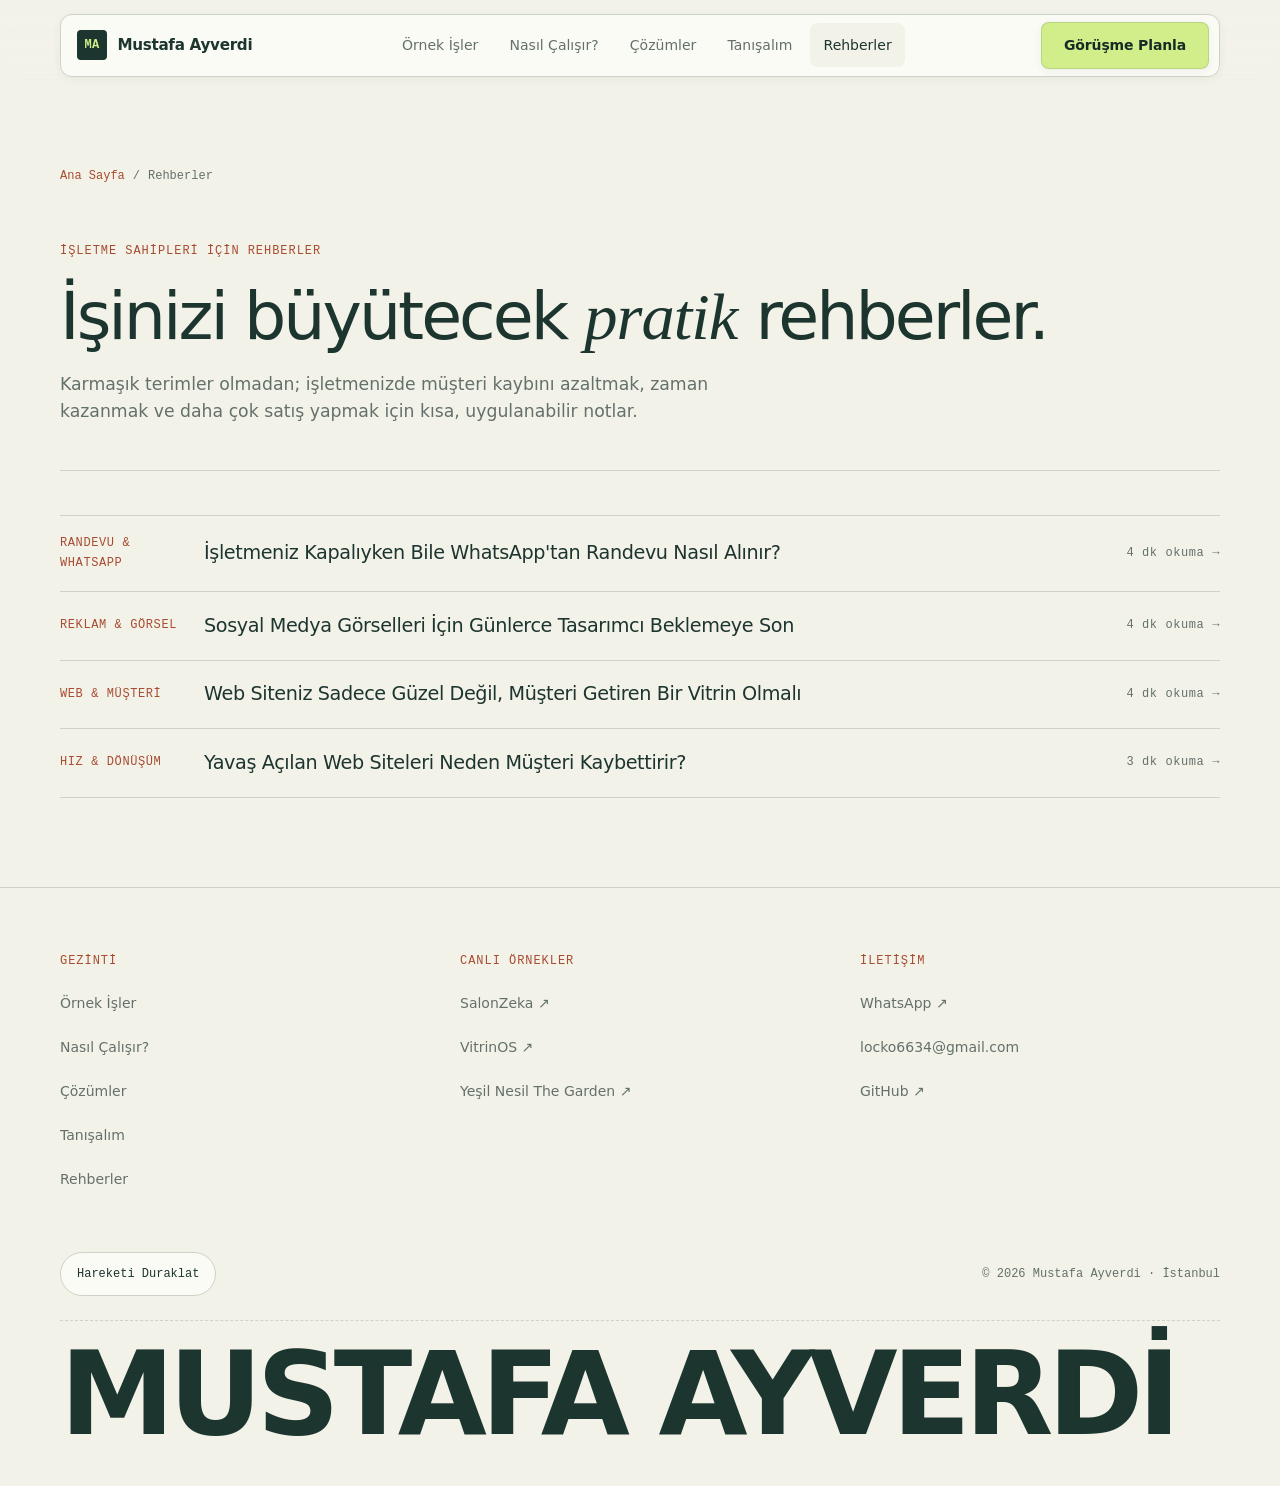
==== notlar/index.html @ 3e716e39 "fix: özel 404 sayfası, deploy sağlık kontrolü ve og:image boyutları - Kökte noindex özel 404.html (k" ====
<!DOCTYPE html>
<html lang="tr">
<head>
  <meta charset="UTF-8">
  <meta name="viewport" content="width=device-width, initial-scale=1.0">
  <meta http-equiv="Content-Security-Policy" content="default-src 'self'; script-src 'self'; style-src 'self'; img-src 'self'; font-src 'self'; connect-src 'self'; object-src 'none'; base-uri 'self'; form-action 'none'; upgrade-insecure-requests">
  <meta name="referrer" content="strict-origin-when-cross-origin">
  <title>İşletme Rehberleri | Mustafa Ayverdi</title>
  <meta name="description" content="İşletme sahipleri için 7/24 WhatsApp randevu sistemleri, hızlı reklam görseli üretimi ve müşteri getiren web vitrinleri üzerine sade, pratik rehberler.">
  <meta name="author" content="Mustafa Ayverdi">
  <meta name="theme-color" content="#f3f2e9">
  <link rel="canonical" href="https://mustafaayverdi.dev/notlar/">
  <link rel="icon" href="../assets/img/favicon.svg" type="image/svg+xml">

  <meta property="og:type" content="website">
  <meta property="og:locale" content="tr_TR">
  <meta property="og:title" content="İşletme Rehberleri | Mustafa Ayverdi">
  <meta property="og:description" content="İşletme sahipleri için 7/24 WhatsApp randevu sistemleri, hızlı reklam görseli üretimi ve müşteri getiren web vitrinleri üzerine sade, pratik rehberler.">
  <meta property="og:url" content="https://mustafaayverdi.dev/notlar/">
  <meta property="og:image" content="https://mustafaayverdi.dev/assets/img/salonzeka-scene.jpg">
  <meta property="og:image:width" content="1200">
  <meta property="og:image:height" content="670">
  <meta property="og:image:alt" content="SalonZeka kullanan bir kuaför ve güzellik salonu işletme ortamı">

  <meta name="twitter:card" content="summary_large_image">
  <meta name="twitter:title" content="İşletme Rehberleri | Mustafa Ayverdi">
  <meta name="twitter:description" content="İşletme sahipleri için 7/24 WhatsApp randevu sistemleri, hızlı reklam görseli üretimi ve müşteri getiren web vitrinleri üzerine sade, pratik rehberler.">
  <meta name="twitter:image" content="https://mustafaayverdi.dev/assets/img/salonzeka-scene.jpg">
  <meta name="twitter:image:alt" content="SalonZeka kullanan bir kuaför ve güzellik salonu işletme ortamı">

  <link rel="stylesheet" href="../css/main.css">
  <script type="module" src="../js/main.js"></script>
</head>
<body>
  <a class="skip-link" href="#main-content">İçeriğe geç</a>

  <header class="site-header">
    <div class="wrap">
      <nav class="nav-card" aria-label="Ana gezinme">
        <a class="brand" href="../index.html" aria-label="Mustafa Ayverdi ana sayfa">
          <span class="brand-mark" aria-hidden="true">MA</span>
          <span class="brand-name">Mustafa Ayverdi</span>
        </a>

        <div class="nav-links">
          <a href="../index.html#projeler">Örnek İşler</a>
          <a href="../index.html#simulator">Nasıl Çalışır?</a>
          <a href="../index.html#cozumler">Çözümler</a>
          <a href="../index.html#tanisalim">Tanışalım</a>
          <a href="./index.html" aria-current="page">Rehberler</a>
        </div>

        <div class="nav-actions">
          <a class="btn btn-lime nav-cta" href="../index.html#iletisim">Görüşme Planla</a>
          <button type="button" class="nav-toggle" data-nav-toggle aria-expanded="false" aria-controls="mobile-nav" aria-label="Menüyü aç">
            <svg width="22" height="22" viewBox="0 0 24 24" fill="none" stroke="currentColor" stroke-width="1.5" stroke-linecap="round" aria-hidden="true">
              <line x1="4" y1="7" x2="20" y2="7"></line>
              <line x1="4" y1="12" x2="20" y2="12"></line>
              <line x1="4" y1="17" x2="20" y2="17"></line>
            </svg>
          </button>
        </div>
      </nav>
    </div>

    <div id="mobile-nav" class="mobile-drawer" hidden>
      <div class="wrap mobile-drawer-inner">
        <a href="../index.html#projeler">Örnek İşler</a>
        <a href="../index.html#simulator">Nasıl Çalışır?</a>
        <a href="../index.html#cozumler">Çözümler</a>
        <a href="../index.html#tanisalim">Tanışalım</a>
        <a href="./index.html" aria-current="page">Rehberler</a>
        <a class="btn btn-lime" href="../index.html#iletisim">Görüşme Planla</a>
      </div>
    </div>
  </header>

  <main id="main-content" class="article-main">
    <section class="wrap">
      <header class="article-hero">
        <nav class="breadcrumb mono" aria-label="Sayfa yolu">
          <a href="../index.html">Ana Sayfa</a>
          <span aria-hidden="true">/</span>
          <span>Rehberler</span>
        </nav>
        <p class="mono section-fig">İŞLETME SAHİPLERİ İÇİN REHBERLER</p>
        <h1>İşinizi büyütecek <em>pratik</em> rehberler.</h1>
        <p class="article-lead">
          Karmaşık terimler olmadan; işletmenizde müşteri kaybını azaltmak, zaman kazanmak ve daha çok satış yapmak için kısa, uygulanabilir notlar.
        </p>
      </header>

      <div class="notes-list" data-reveal>
        <a class="note-row" href="./multi-tenant-whatsapp-ai.html">
          <span class="mono note-cat">RANDEVU &amp; WHATSAPP</span>
          <span class="note-title">İşletmeniz Kapalıyken Bile WhatsApp'tan Randevu Nasıl Alınır?</span>
          <span class="mono note-meta">4 dk okuma →</span>
        </a>

        <a class="note-row" href="./vitrinos-sse-ve-migration-gate.html">
          <span class="mono note-cat">REKLAM &amp; GÖRSEL</span>
          <span class="note-title">Sosyal Medya Görselleri İçin Günlerce Tasarımcı Beklemeye Son</span>
          <span class="mono note-meta">4 dk okuma →</span>
        </a>

        <a class="note-row" href="./sifir-bagimlilik-csp-seo.html">
          <span class="mono note-cat">WEB &amp; MÜŞTERİ</span>
          <span class="note-title">Web Siteniz Sadece Güzel Değil, Müşteri Getiren Bir Vitrin Olmalı</span>
          <span class="mono note-meta">4 dk okuma →</span>
        </a>

        <a class="note-row" href="./vanilla-es-modules-neden.html">
          <span class="mono note-cat">HIZ &amp; DÖNÜŞÜM</span>
          <span class="note-title">Yavaş Açılan Web Siteleri Neden Müşteri Kaybettirir?</span>
          <span class="mono note-meta">3 dk okuma →</span>
        </a>
      </div>
    </section>
  </main>

  <footer class="site-footer">
    <div class="wrap">
      <div class="footer-grid">
        <div class="footer-col">
          <p class="mono footer-label">GEZİNTİ</p>
          <ul>
            <li><a href="../index.html#projeler">Örnek İşler</a></li>
            <li><a href="../index.html#simulator">Nasıl Çalışır?</a></li>
            <li><a href="../index.html#cozumler">Çözümler</a></li>
            <li><a href="../index.html#tanisalim">Tanışalım</a></li>
            <li><a href="./index.html">Rehberler</a></li>
          </ul>
        </div>
        <div class="footer-col">
          <p class="mono footer-label">CANLI ÖRNEKLER</p>
          <ul>
            <li><a href="https://randevu.n8n-mustafa.me/" target="_blank" rel="noopener noreferrer">SalonZeka ↗</a></li>
            <li><a href="https://vitrinos.n8n-mustafa.me/" target="_blank" rel="noopener noreferrer">VitrinOS ↗</a></li>
            <li><a href="https://yesilnesilthegarden.com/" target="_blank" rel="noopener noreferrer">Yeşil Nesil The Garden ↗</a></li>
          </ul>
        </div>
        <div class="footer-col">
          <p class="mono footer-label">İLETİŞİM</p>
          <ul>
            <li><a href="https://wa.me/905510653051" target="_blank" rel="noopener noreferrer">WhatsApp ↗</a></li>
            <li><a href="mailto:locko6634@gmail.com">locko6634@gmail.com</a></li>
            <li><a href="https://github.com/locko6634-mustafa" target="_blank" rel="noopener noreferrer">GitHub ↗</a></li>
          </ul>
        </div>
      </div>
      <div class="footer-meta">
        <button type="button" class="motion-toggle" data-motion-toggle aria-pressed="false">Hareketi Duraklat</button>
        <p class="mono">© 2026 Mustafa Ayverdi · İstanbul</p>
      </div>
      <p class="footer-wordmark" aria-hidden="true">MUSTAFA AYVERDİ</p>
    </div>
  </footer>
</body>
</html>
---- css/main.css ----
@layer tokens, reset, base, components, sections, motion, utilities;

@import url("./tokens.css");
@import url("./base.css");
@import url("./components.css");
@import url("./sections.css");
@import url("./motion.css");
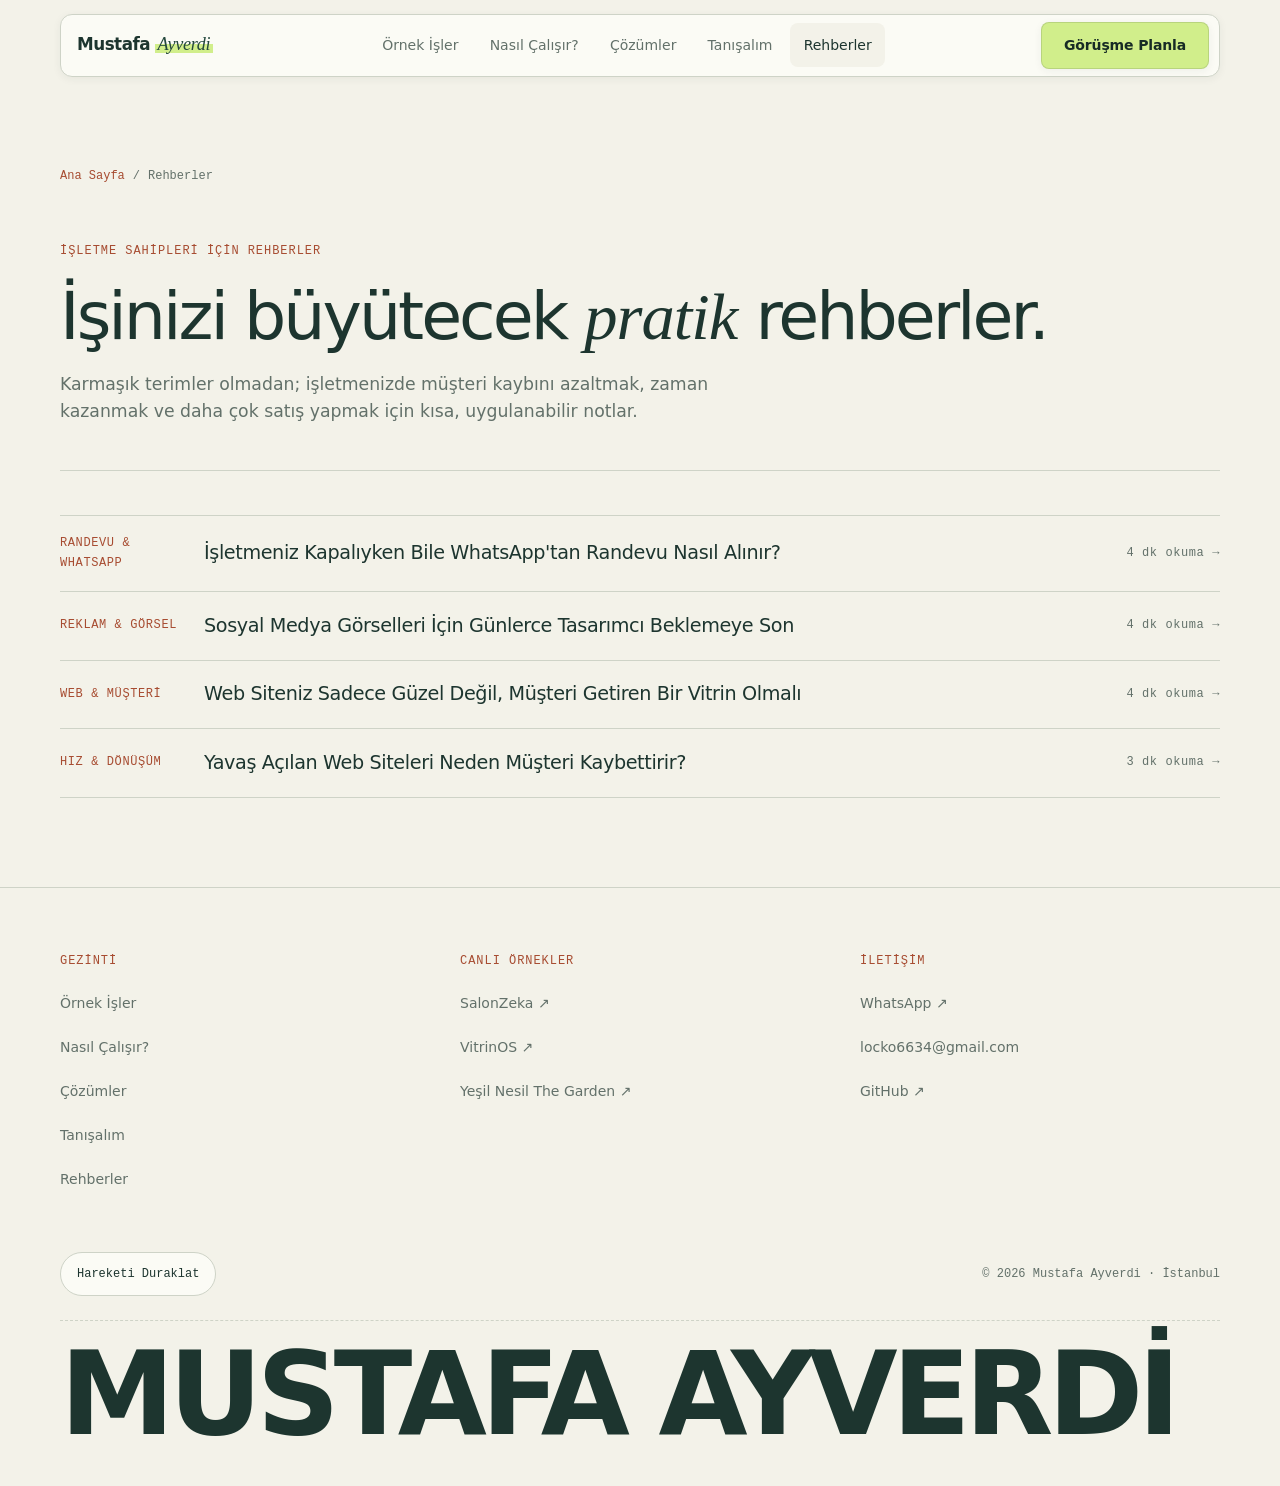
==== commit 7f79c644: "feat: editoryal yazı logosu ve yeni favicon Kutulu MA işareti yerine Manrope 'Mustafa' + Georgia ita" ====
--- a/notlar/index.html
+++ b/notlar/index.html
@@ -38,8 +38,7 @@
     <div class="wrap">
       <nav class="nav-card" aria-label="Ana gezinme">
         <a class="brand" href="../index.html" aria-label="Mustafa Ayverdi ana sayfa">
-          <span class="brand-mark" aria-hidden="true">MA</span>
-          <span class="brand-name">Mustafa Ayverdi</span>
+          <span class="brand-name">Mustafa <em>Ayverdi</em></span>
         </a>
 
         <div class="nav-links">
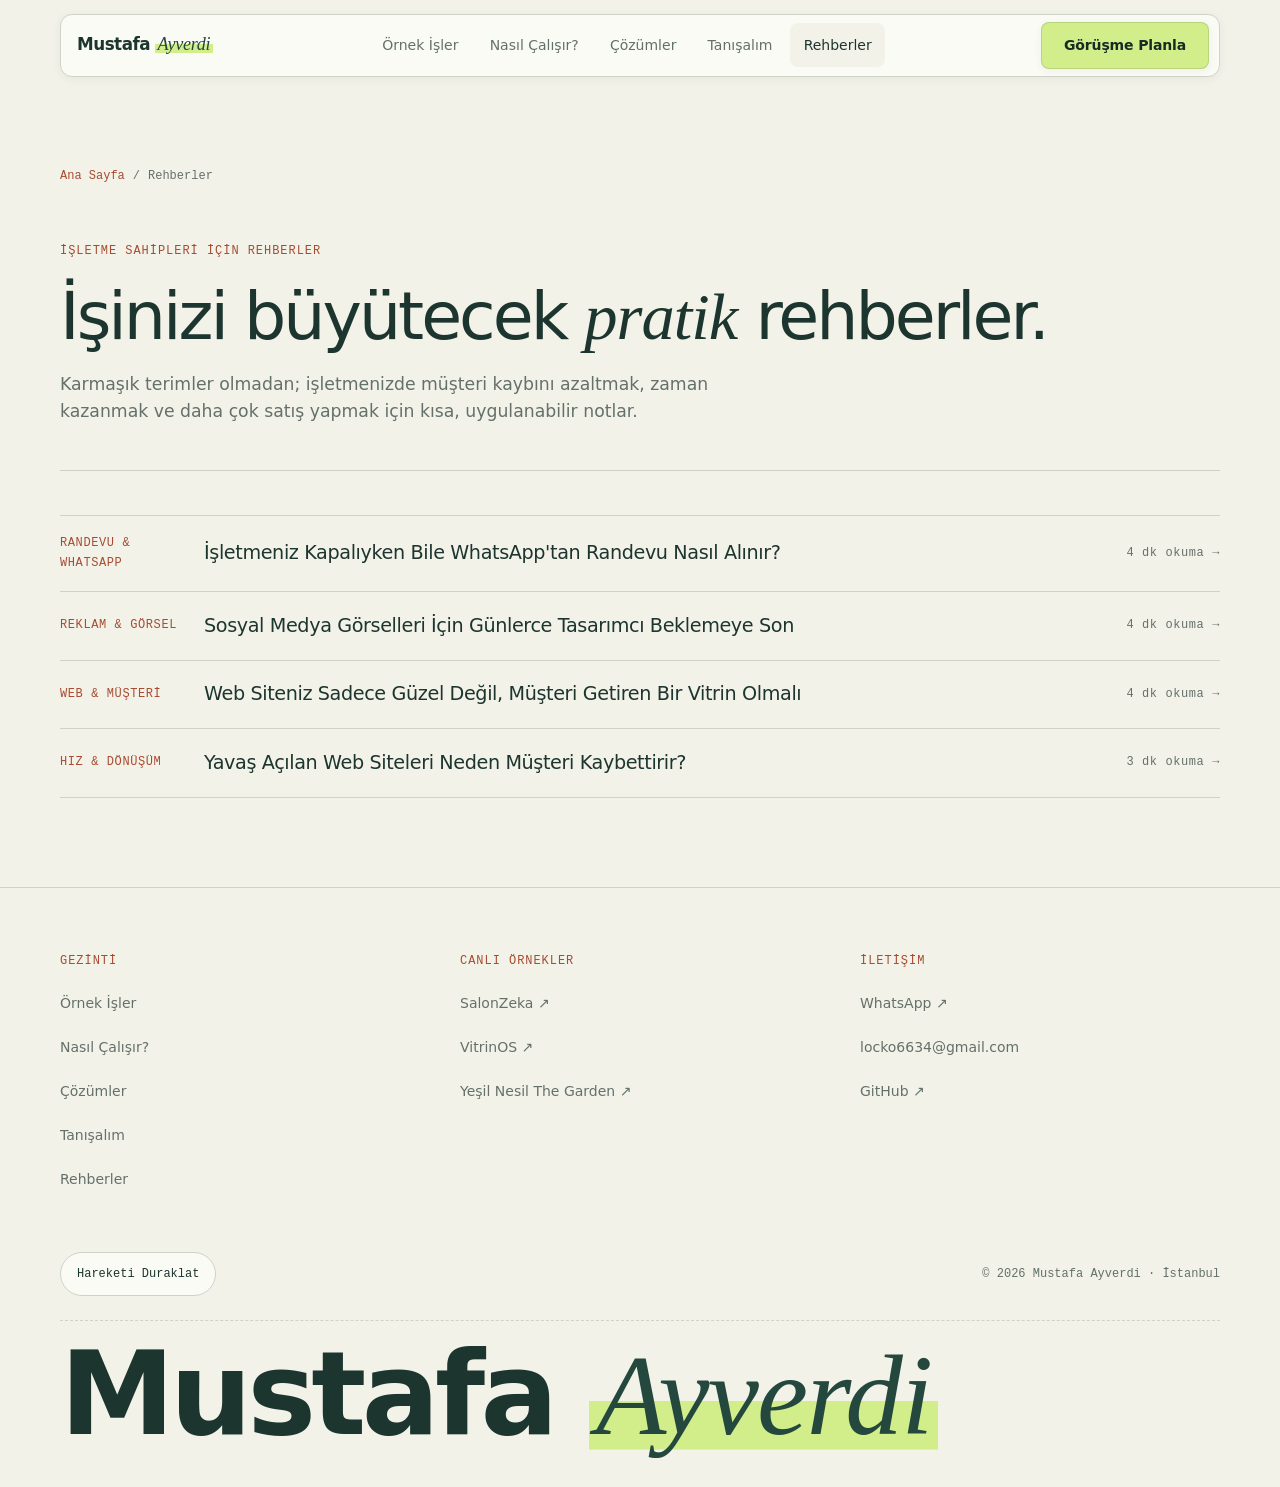
==== commit 5f52f443: "feat: Tanışalım monogramı ve footer yazısı yeni logo diline geçti Tanışalım kartındaki MA kutusu fav" ====
--- a/notlar/index.html
+++ b/notlar/index.html
@@ -151,7 +151,7 @@
         <button type="button" class="motion-toggle" data-motion-toggle aria-pressed="false">Hareketi Duraklat</button>
         <p class="mono">© 2026 Mustafa Ayverdi · İstanbul</p>
       </div>
-      <p class="footer-wordmark" aria-hidden="true">MUSTAFA AYVERDİ</p>
+      <p class="footer-wordmark" aria-hidden="true">Mustafa <em>Ayverdi</em></p>
     </div>
   </footer>
 </body>
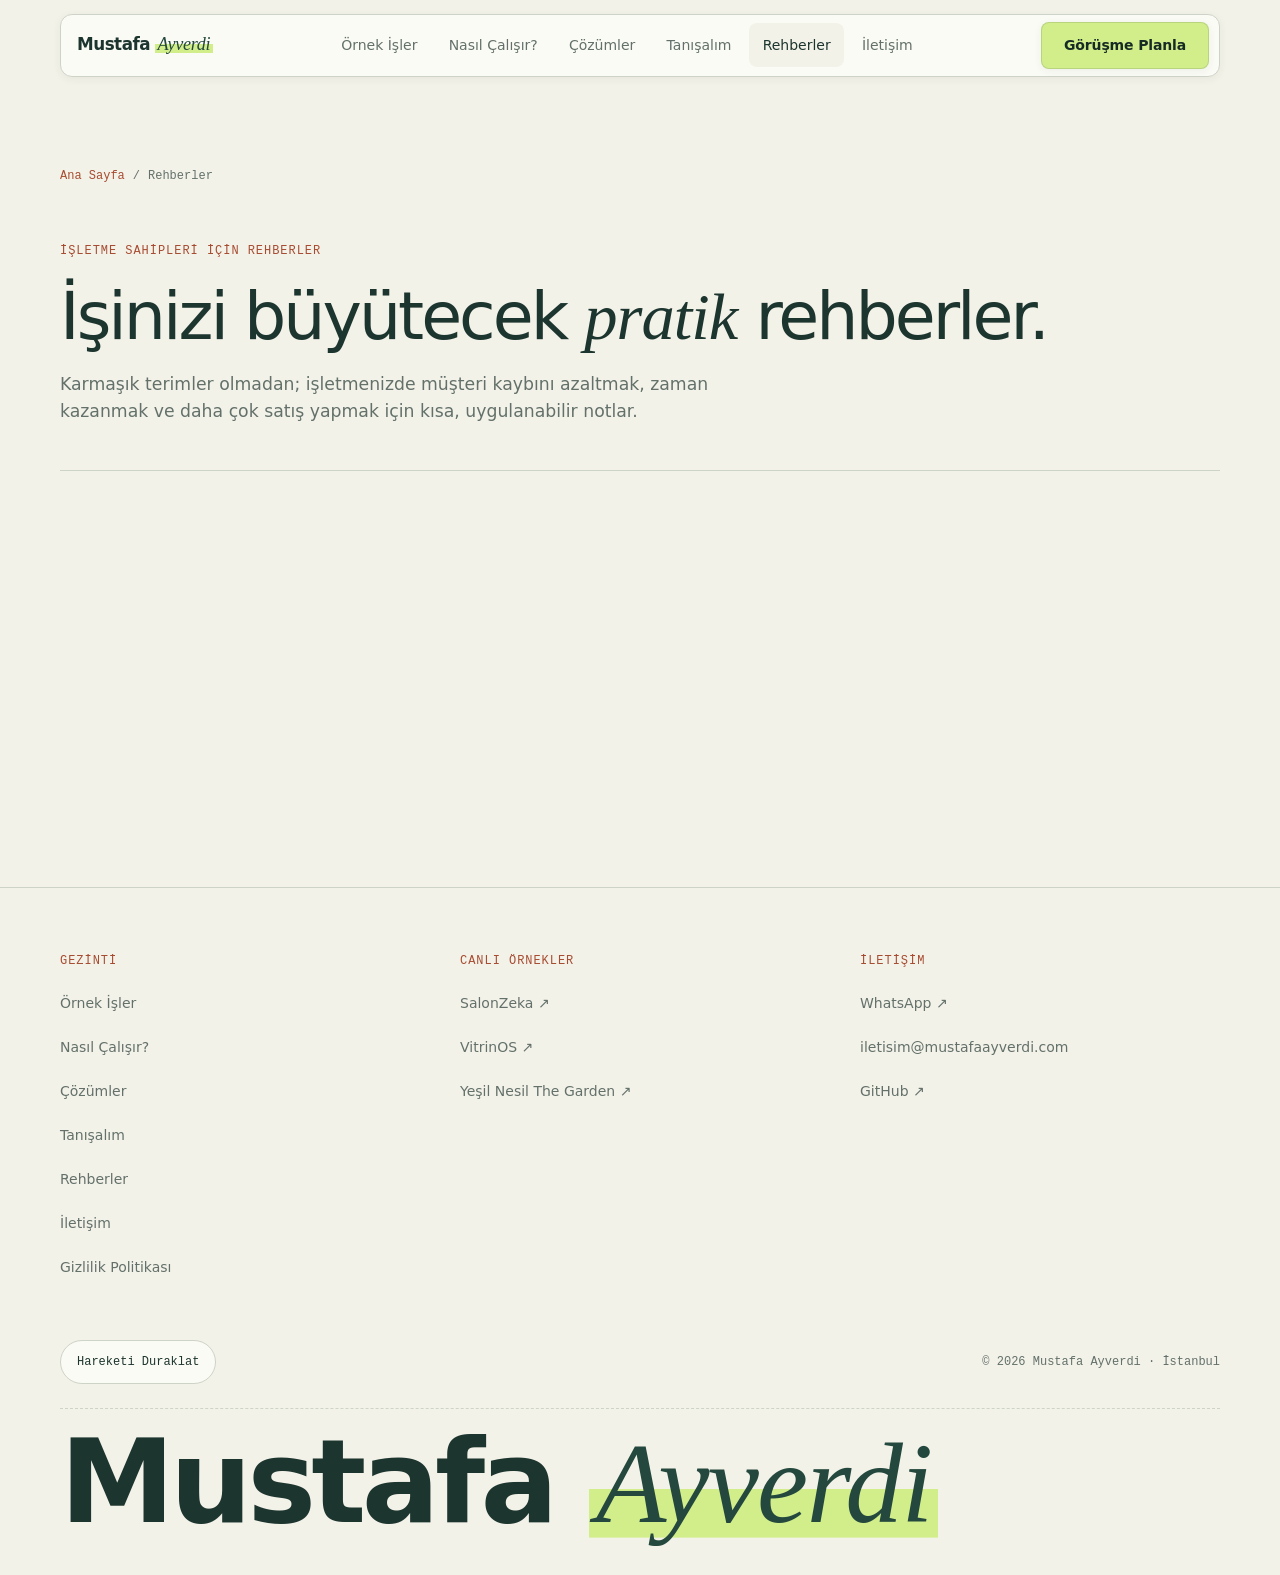
==== commit 61554b87: "feat: Meta işletme doğrulamasına hazırlık (iletişim, gizlilik, .com) - /iletisim: işletme adı, Salon" ====
--- a/notlar/index.html
+++ b/notlar/index.html
@@ -9,15 +9,15 @@
   <meta name="description" content="İşletme sahipleri için 7/24 WhatsApp randevu sistemleri, hızlı reklam görseli üretimi ve müşteri getiren web vitrinleri üzerine sade, pratik rehberler.">
   <meta name="author" content="Mustafa Ayverdi">
   <meta name="theme-color" content="#f3f2e9">
-  <link rel="canonical" href="https://mustafaayverdi.dev/notlar/">
+  <link rel="canonical" href="https://mustafaayverdi.com/notlar/">
   <link rel="icon" href="../assets/img/favicon.svg" type="image/svg+xml">
 
   <meta property="og:type" content="website">
   <meta property="og:locale" content="tr_TR">
   <meta property="og:title" content="İşletme Rehberleri | Mustafa Ayverdi">
   <meta property="og:description" content="İşletme sahipleri için 7/24 WhatsApp randevu sistemleri, hızlı reklam görseli üretimi ve müşteri getiren web vitrinleri üzerine sade, pratik rehberler.">
-  <meta property="og:url" content="https://mustafaayverdi.dev/notlar/">
-  <meta property="og:image" content="https://mustafaayverdi.dev/assets/img/salonzeka-scene.jpg">
+  <meta property="og:url" content="https://mustafaayverdi.com/notlar/">
+  <meta property="og:image" content="https://mustafaayverdi.com/assets/img/salonzeka-scene.jpg">
   <meta property="og:image:width" content="1200">
   <meta property="og:image:height" content="670">
   <meta property="og:image:alt" content="SalonZeka kullanan bir kuaför ve güzellik salonu işletme ortamı">
@@ -25,7 +25,7 @@
   <meta name="twitter:card" content="summary_large_image">
   <meta name="twitter:title" content="İşletme Rehberleri | Mustafa Ayverdi">
   <meta name="twitter:description" content="İşletme sahipleri için 7/24 WhatsApp randevu sistemleri, hızlı reklam görseli üretimi ve müşteri getiren web vitrinleri üzerine sade, pratik rehberler.">
-  <meta name="twitter:image" content="https://mustafaayverdi.dev/assets/img/salonzeka-scene.jpg">
+  <meta name="twitter:image" content="https://mustafaayverdi.com/assets/img/salonzeka-scene.jpg">
   <meta name="twitter:image:alt" content="SalonZeka kullanan bir kuaför ve güzellik salonu işletme ortamı">
 
   <link rel="stylesheet" href="../css/main.css">
@@ -37,20 +37,21 @@
   <header class="site-header">
     <div class="wrap">
       <nav class="nav-card" aria-label="Ana gezinme">
-        <a class="brand" href="../index.html" aria-label="Mustafa Ayverdi ana sayfa">
+        <a class="brand" href="../" aria-label="Mustafa Ayverdi ana sayfa">
           <span class="brand-name">Mustafa <em>Ayverdi</em></span>
         </a>
 
         <div class="nav-links">
-          <a href="../index.html#projeler">Örnek İşler</a>
-          <a href="../index.html#simulator">Nasıl Çalışır?</a>
-          <a href="../index.html#cozumler">Çözümler</a>
-          <a href="../index.html#tanisalim">Tanışalım</a>
-          <a href="./index.html" aria-current="page">Rehberler</a>
+          <a href="../#projeler">Örnek İşler</a>
+          <a href="../#simulator">Nasıl Çalışır?</a>
+          <a href="../#cozumler">Çözümler</a>
+          <a href="../#tanisalim">Tanışalım</a>
+          <a href="./" aria-current="page">Rehberler</a>
+          <a href="../iletisim">İletişim</a>
         </div>
 
         <div class="nav-actions">
-          <a class="btn btn-lime nav-cta" href="../index.html#iletisim">Görüşme Planla</a>
+          <a class="btn btn-lime nav-cta" href="../#iletisim">Görüşme Planla</a>
           <button type="button" class="nav-toggle" data-nav-toggle aria-expanded="false" aria-controls="mobile-nav" aria-label="Menüyü aç">
             <svg width="22" height="22" viewBox="0 0 24 24" fill="none" stroke="currentColor" stroke-width="1.5" stroke-linecap="round" aria-hidden="true">
               <line x1="4" y1="7" x2="20" y2="7"></line>
@@ -64,12 +65,13 @@
 
     <div id="mobile-nav" class="mobile-drawer" hidden>
       <div class="wrap mobile-drawer-inner">
-        <a href="../index.html#projeler">Örnek İşler</a>
-        <a href="../index.html#simulator">Nasıl Çalışır?</a>
-        <a href="../index.html#cozumler">Çözümler</a>
-        <a href="../index.html#tanisalim">Tanışalım</a>
-        <a href="./index.html" aria-current="page">Rehberler</a>
-        <a class="btn btn-lime" href="../index.html#iletisim">Görüşme Planla</a>
+        <a href="../#projeler">Örnek İşler</a>
+        <a href="../#simulator">Nasıl Çalışır?</a>
+        <a href="../#cozumler">Çözümler</a>
+        <a href="../#tanisalim">Tanışalım</a>
+        <a href="./" aria-current="page">Rehberler</a>
+        <a href="../iletisim">İletişim</a>
+        <a class="btn btn-lime" href="../#iletisim">Görüşme Planla</a>
       </div>
     </div>
   </header>
@@ -78,7 +80,7 @@
     <section class="wrap">
       <header class="article-hero">
         <nav class="breadcrumb mono" aria-label="Sayfa yolu">
-          <a href="../index.html">Ana Sayfa</a>
+          <a href="../">Ana Sayfa</a>
           <span aria-hidden="true">/</span>
           <span>Rehberler</span>
         </nav>
@@ -90,25 +92,25 @@
       </header>
 
       <div class="notes-list" data-reveal>
-        <a class="note-row" href="./multi-tenant-whatsapp-ai.html">
+        <a class="note-row" href="./multi-tenant-whatsapp-ai">
           <span class="mono note-cat">RANDEVU &amp; WHATSAPP</span>
           <span class="note-title">İşletmeniz Kapalıyken Bile WhatsApp'tan Randevu Nasıl Alınır?</span>
           <span class="mono note-meta">4 dk okuma →</span>
         </a>
 
-        <a class="note-row" href="./vitrinos-sse-ve-migration-gate.html">
+        <a class="note-row" href="./vitrinos-sse-ve-migration-gate">
           <span class="mono note-cat">REKLAM &amp; GÖRSEL</span>
           <span class="note-title">Sosyal Medya Görselleri İçin Günlerce Tasarımcı Beklemeye Son</span>
           <span class="mono note-meta">4 dk okuma →</span>
         </a>
 
-        <a class="note-row" href="./sifir-bagimlilik-csp-seo.html">
+        <a class="note-row" href="./sifir-bagimlilik-csp-seo">
           <span class="mono note-cat">WEB &amp; MÜŞTERİ</span>
           <span class="note-title">Web Siteniz Sadece Güzel Değil, Müşteri Getiren Bir Vitrin Olmalı</span>
           <span class="mono note-meta">4 dk okuma →</span>
         </a>
 
-        <a class="note-row" href="./vanilla-es-modules-neden.html">
+        <a class="note-row" href="./vanilla-es-modules-neden">
           <span class="mono note-cat">HIZ &amp; DÖNÜŞÜM</span>
           <span class="note-title">Yavaş Açılan Web Siteleri Neden Müşteri Kaybettirir?</span>
           <span class="mono note-meta">3 dk okuma →</span>
@@ -123,11 +125,13 @@
         <div class="footer-col">
           <p class="mono footer-label">GEZİNTİ</p>
           <ul>
-            <li><a href="../index.html#projeler">Örnek İşler</a></li>
-            <li><a href="../index.html#simulator">Nasıl Çalışır?</a></li>
-            <li><a href="../index.html#cozumler">Çözümler</a></li>
-            <li><a href="../index.html#tanisalim">Tanışalım</a></li>
-            <li><a href="./index.html">Rehberler</a></li>
+            <li><a href="../#projeler">Örnek İşler</a></li>
+            <li><a href="../#simulator">Nasıl Çalışır?</a></li>
+            <li><a href="../#cozumler">Çözümler</a></li>
+            <li><a href="../#tanisalim">Tanışalım</a></li>
+            <li><a href="./">Rehberler</a></li>
+            <li><a href="../iletisim">İletişim</a></li>
+            <li><a href="../gizlilik">Gizlilik Politikası</a></li>
           </ul>
         </div>
         <div class="footer-col">
@@ -142,7 +146,7 @@
           <p class="mono footer-label">İLETİŞİM</p>
           <ul>
             <li><a href="https://wa.me/905510653051" target="_blank" rel="noopener noreferrer">WhatsApp ↗</a></li>
-            <li><a href="mailto:locko6634@gmail.com">locko6634@gmail.com</a></li>
+            <li><a href="mailto:iletisim@mustafaayverdi.com">iletisim@mustafaayverdi.com</a></li>
             <li><a href="https://github.com/locko6634-mustafa" target="_blank" rel="noopener noreferrer">GitHub ↗</a></li>
           </ul>
         </div>
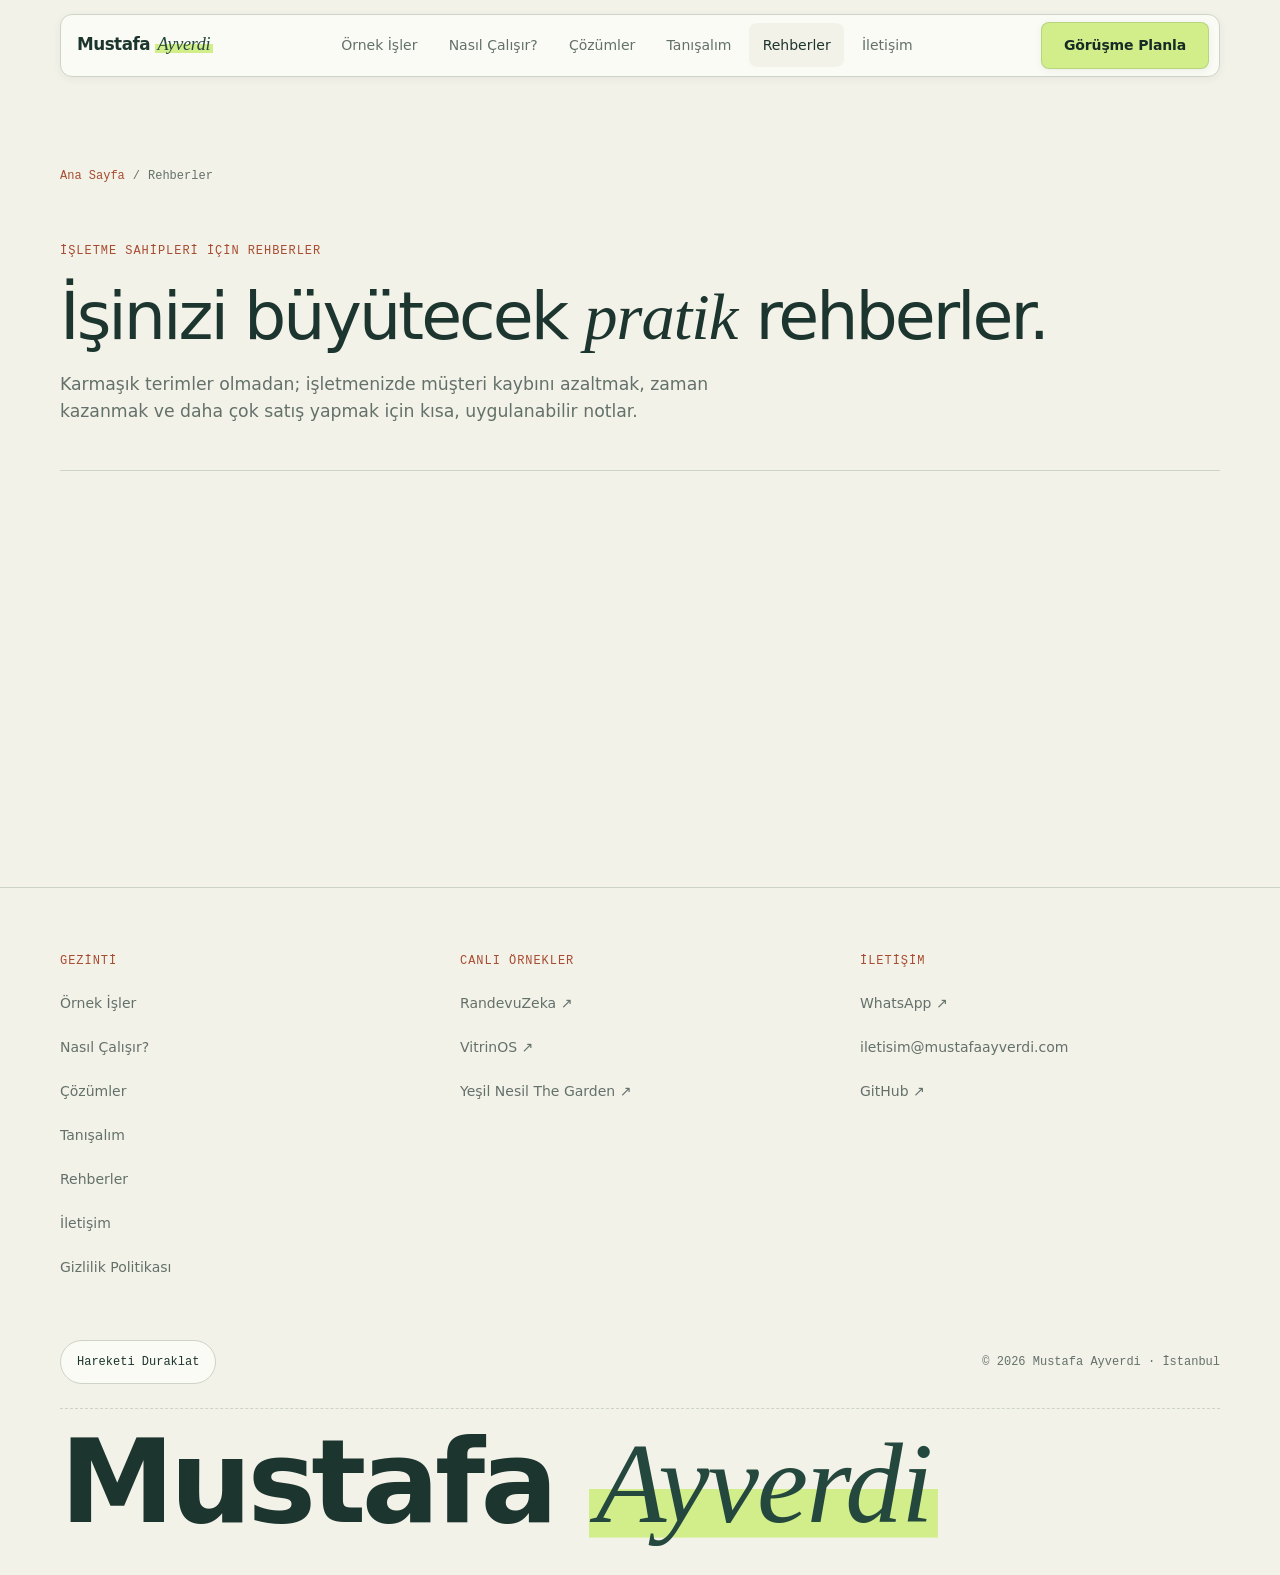
==== commit de2a9464: "Ürün adını SalonZeka'dan RandevuZeka'ya çevir SEO gerekçesiyle marka adı değişti; proje sayfası proj" ====
--- a/notlar/index.html
+++ b/notlar/index.html
@@ -17,16 +17,16 @@
   <meta property="og:title" content="İşletme Rehberleri | Mustafa Ayverdi">
   <meta property="og:description" content="İşletme sahipleri için 7/24 WhatsApp randevu sistemleri, hızlı reklam görseli üretimi ve müşteri getiren web vitrinleri üzerine sade, pratik rehberler.">
   <meta property="og:url" content="https://mustafaayverdi.com/notlar/">
-  <meta property="og:image" content="https://mustafaayverdi.com/assets/img/salonzeka-scene.jpg">
+  <meta property="og:image" content="https://mustafaayverdi.com/assets/img/og-ana-sayfa.jpg">
   <meta property="og:image:width" content="1200">
-  <meta property="og:image:height" content="670">
-  <meta property="og:image:alt" content="SalonZeka kullanan bir kuaför ve güzellik salonu işletme ortamı">
+  <meta property="og:image:height" content="630">
+  <meta property="og:image:alt" content="mustafaayverdi.com ana sayfası: İşletmenize 7/24 müşteri kazandıran akıllı sistemler">
 
   <meta name="twitter:card" content="summary_large_image">
   <meta name="twitter:title" content="İşletme Rehberleri | Mustafa Ayverdi">
   <meta name="twitter:description" content="İşletme sahipleri için 7/24 WhatsApp randevu sistemleri, hızlı reklam görseli üretimi ve müşteri getiren web vitrinleri üzerine sade, pratik rehberler.">
-  <meta name="twitter:image" content="https://mustafaayverdi.com/assets/img/salonzeka-scene.jpg">
-  <meta name="twitter:image:alt" content="SalonZeka kullanan bir kuaför ve güzellik salonu işletme ortamı">
+  <meta name="twitter:image" content="https://mustafaayverdi.com/assets/img/og-ana-sayfa.jpg">
+  <meta name="twitter:image:alt" content="mustafaayverdi.com ana sayfası: İşletmenize 7/24 müşteri kazandıran akıllı sistemler">
 
   <link rel="stylesheet" href="../css/main.css">
   <script type="module" src="../js/main.js"></script>
@@ -137,7 +137,7 @@
         <div class="footer-col">
           <p class="mono footer-label">CANLI ÖRNEKLER</p>
           <ul>
-            <li><a href="https://randevu.n8n-mustafa.me/" target="_blank" rel="noopener noreferrer">SalonZeka ↗</a></li>
+            <li><a href="https://randevu.n8n-mustafa.me/" target="_blank" rel="noopener noreferrer">RandevuZeka ↗</a></li>
             <li><a href="https://vitrinos.n8n-mustafa.me/" target="_blank" rel="noopener noreferrer">VitrinOS ↗</a></li>
             <li><a href="https://yesilnesilthegarden.com/" target="_blank" rel="noopener noreferrer">Yeşil Nesil The Garden ↗</a></li>
           </ul>
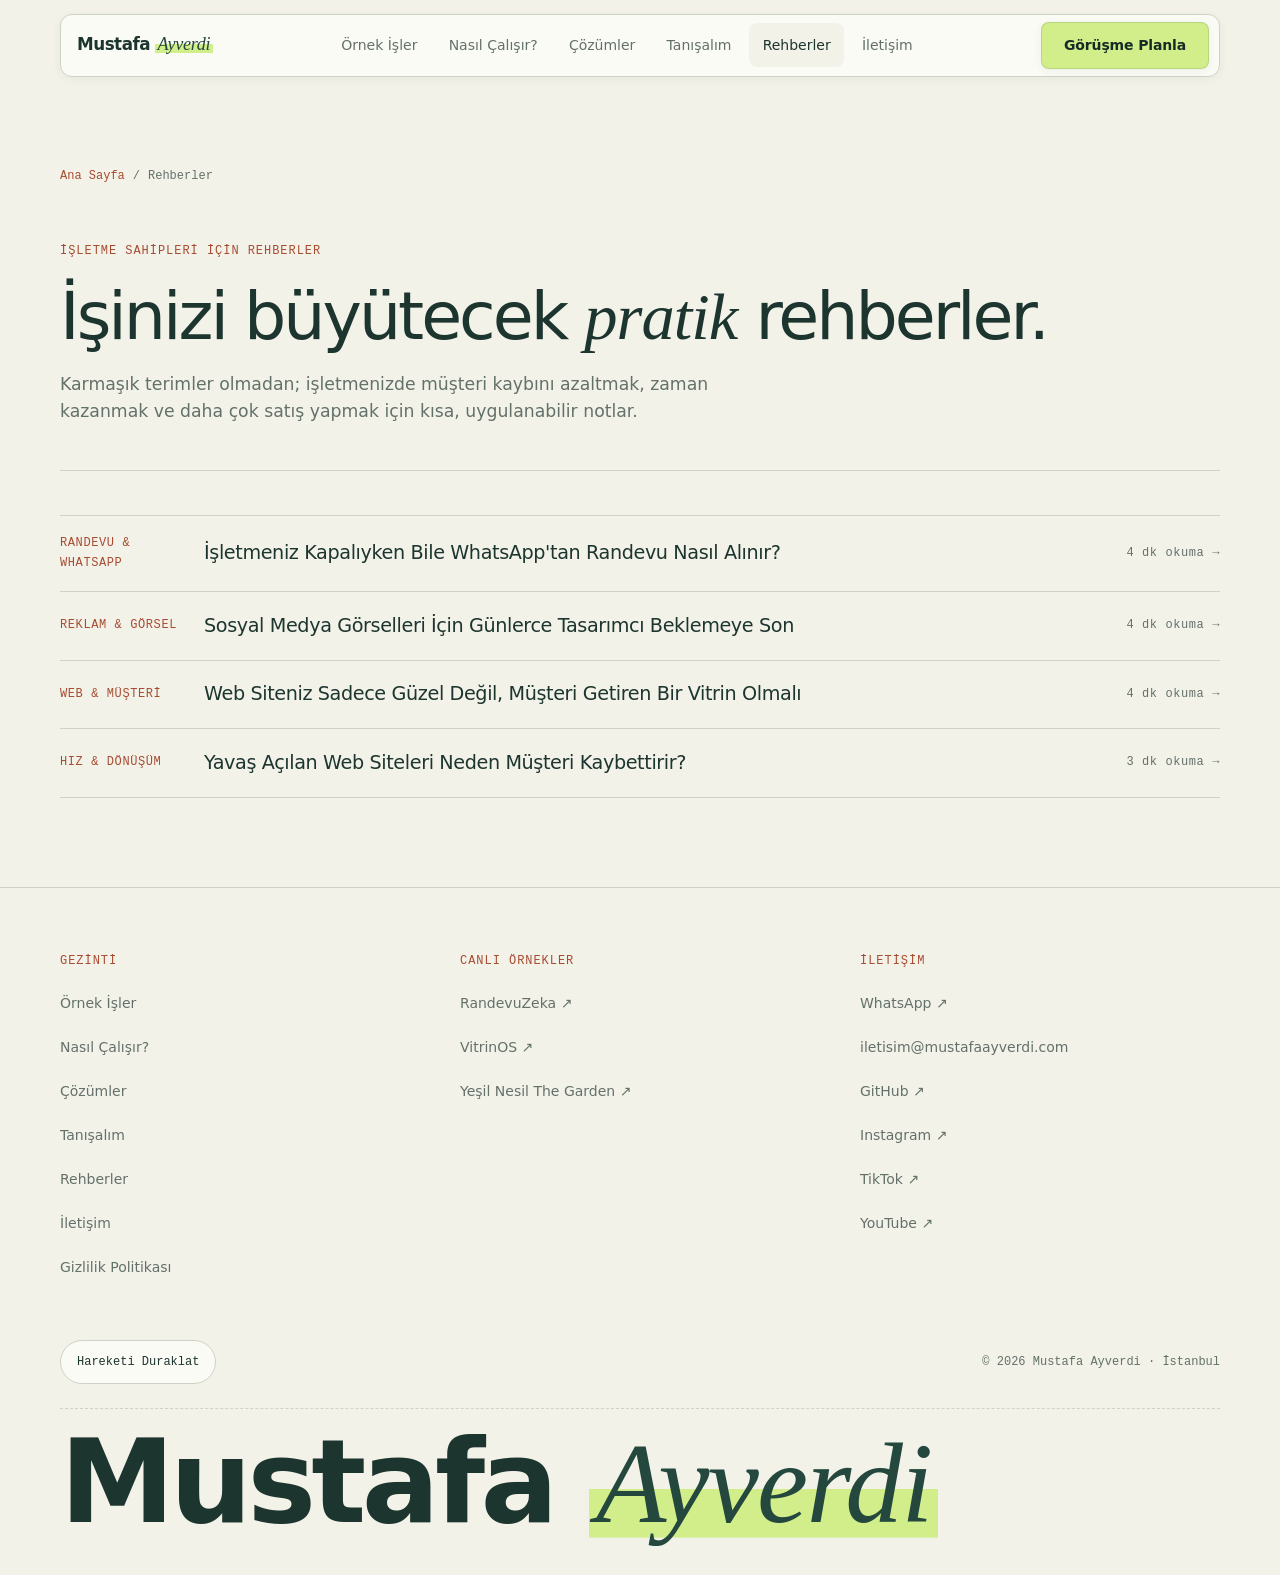
==== commit 341cb245: "feat: footer ve iletişime sosyal medya linkleri Co-Authored-By: Claude Opus 5.5 <noreply@anthropic.c" ====
--- a/notlar/index.html
+++ b/notlar/index.html
@@ -148,6 +148,9 @@
             <li><a href="https://wa.me/905510653051" target="_blank" rel="noopener noreferrer">WhatsApp ↗</a></li>
             <li><a href="mailto:iletisim@mustafaayverdi.com">iletisim@mustafaayverdi.com</a></li>
             <li><a href="https://github.com/locko6634-mustafa" target="_blank" rel="noopener noreferrer">GitHub ↗</a></li>
+            <li><a href="https://www.instagram.com/mustafaayverdi.dev/" target="_blank" rel="me noopener noreferrer" aria-label="Instagram">Instagram ↗</a></li>
+            <li><a href="https://www.tiktok.com/@mustafaayverdi.dev" target="_blank" rel="me noopener noreferrer" aria-label="TikTok">TikTok ↗</a></li>
+            <li><a href="https://www.youtube.com/@mustafaayverdidev" target="_blank" rel="me noopener noreferrer" aria-label="YouTube">YouTube ↗</a></li>
           </ul>
         </div>
       </div>
